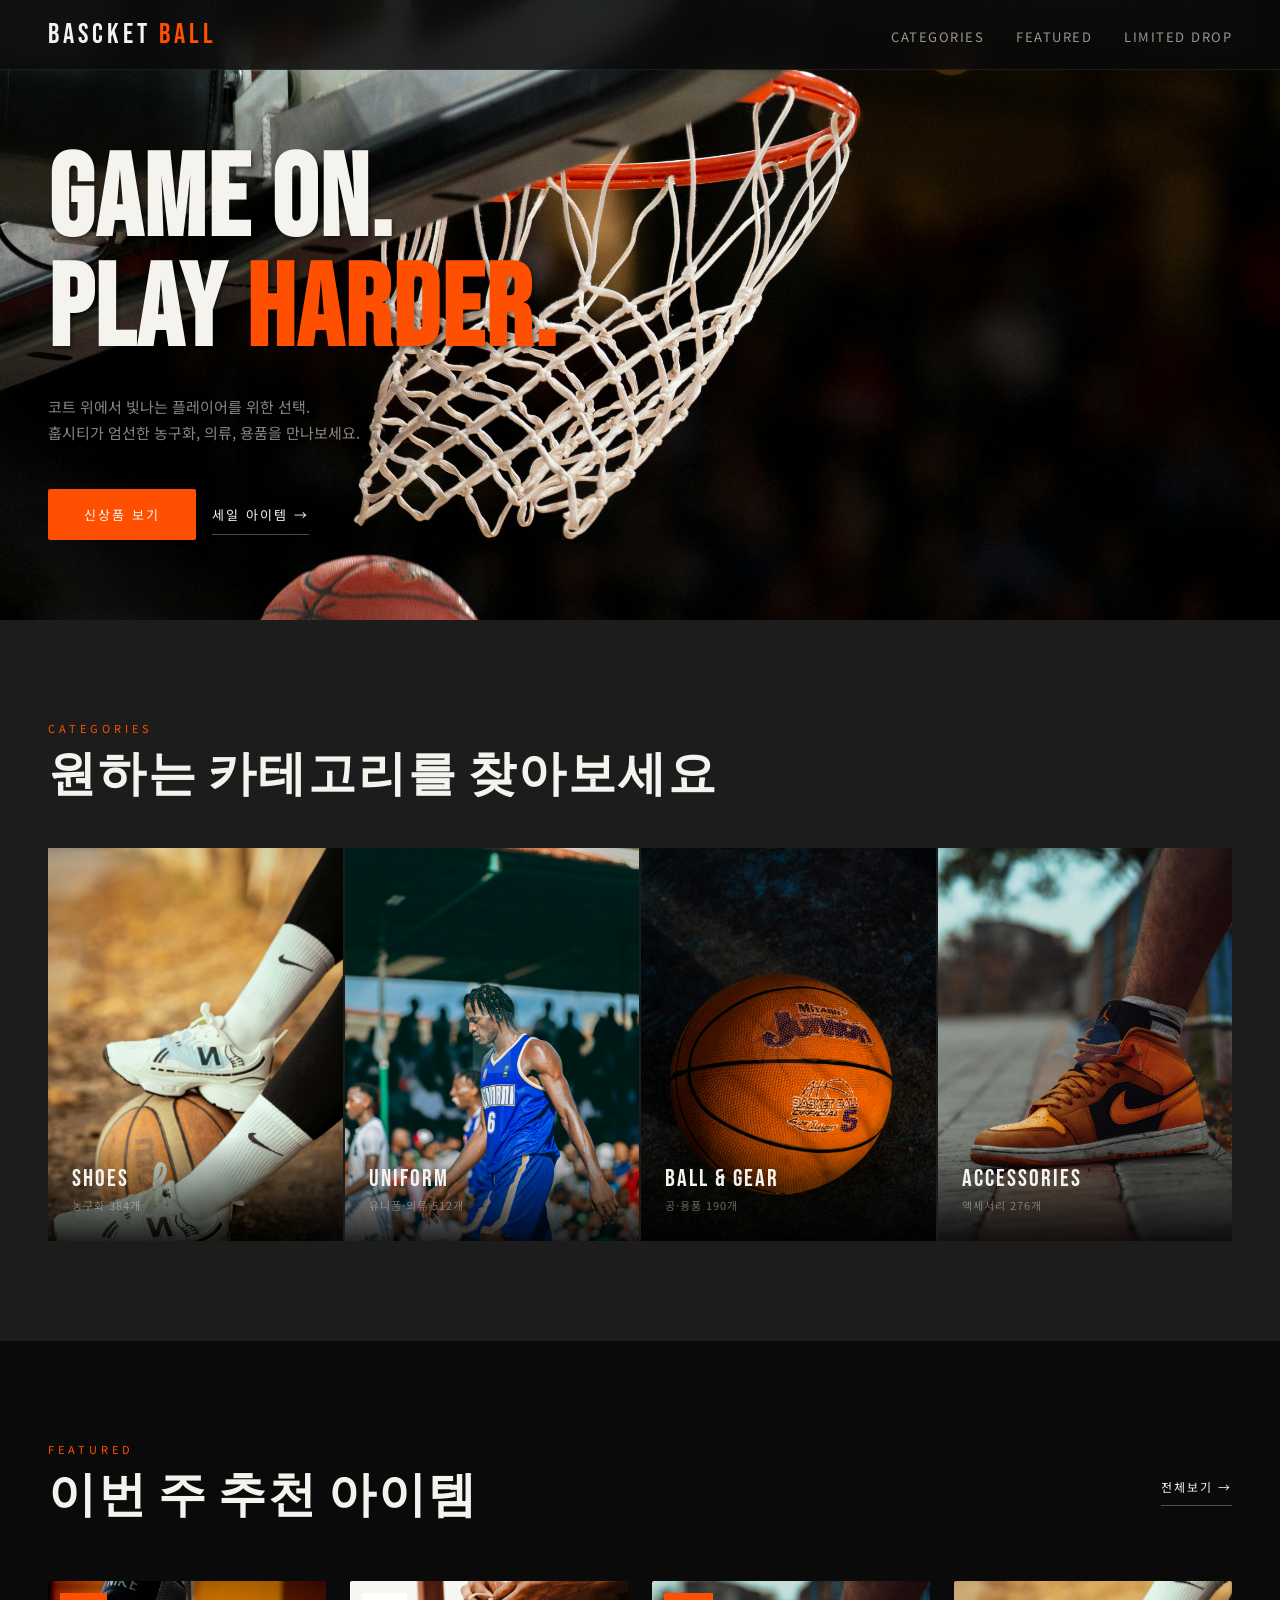
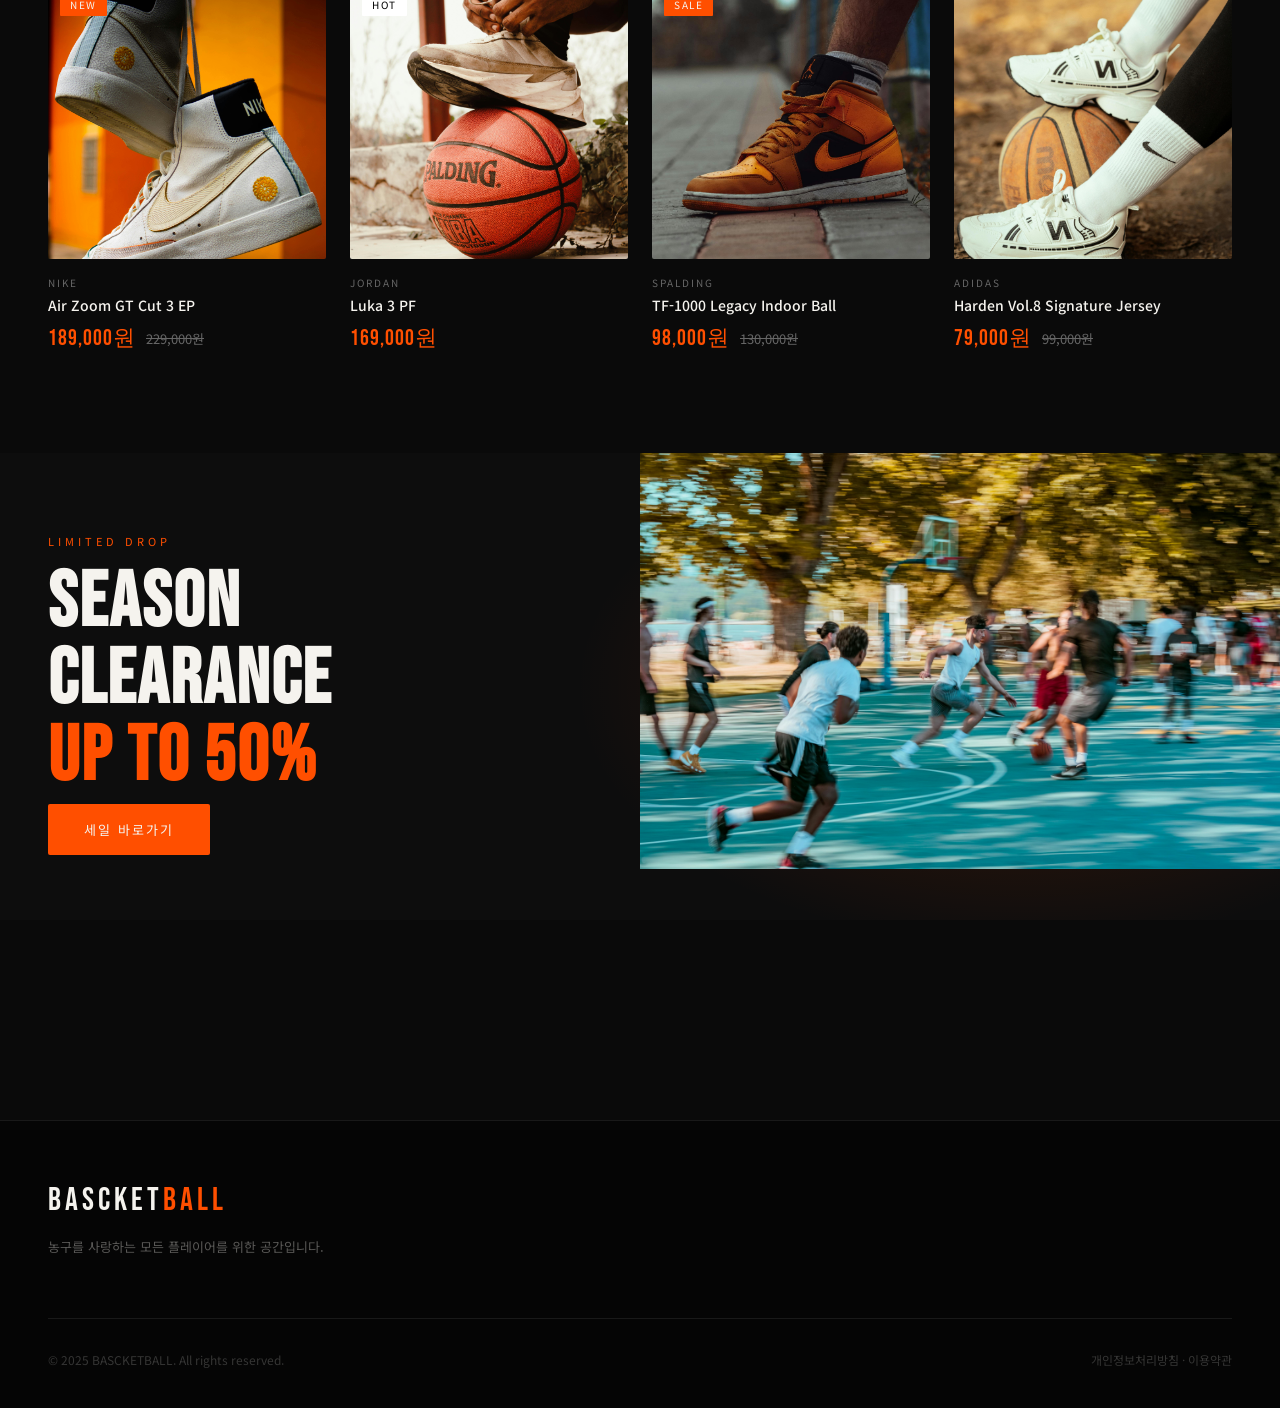
==== portfolio/bascketball/index.html @ 4707c66b "[portfolio] bascketball" ====
<!doctype html>
<html lang="ko">
  <head>
    <meta charset="UTF-8" />
    <meta name="viewport" content="width=device-width, initial-scale=1.0" />
    <title>BASCKETBALL</title>
    <link href="https://fonts.googleapis.com/css2?family=Bebas+Neue&family=Noto+Sans+KR:wght@300;400;500;700&display=swap" rel="stylesheet" />
    <link rel="stylesheet" href="css/style.css" />
  </head>
  <body>
    <!-- NAV -->
    <nav>
      <a href="#" class="nav-logo">BASCKET <span>BALL</span></a>
      <ul class="nav-links">
        <li><a href="#categories">Categories</a></li>
        <li><a href="#features">Featured</a></li>
        <li><a href="#limited">Limited Drop</a></li>
      </ul>
    </nav>

    <!-- HERO -->
    <section class="hero">
      <div class="hero-bg">
        <picture>
          <source media="(max-width: 900px)" srcset="img/hero_m.jpg" />
          <source media="(min-width: 901px)" srcset="img/hero.jpg" />
          <img src="img/hero.jpg" alt="Hero Background" />
        </picture>
      </div>
      <div class="hero-tag">New Season 2025</div>
      <div class="hero-content fade-in">
        <h1 class="hero-title">
          GAME ON.<br />
          PLAY <em>HARDER.</em>
        </h1>
        <p class="hero-desc">
          코트 위에서 빛나는 플레이어를 위한 선택.<br />
          훕시티가 엄선한 농구화, 의류, 용품을 만나보세요.
        </p>
        <div class="hero-ctas">
          <a href="#" class="btn-primary">신상품 보기</a>
          <a href="#" class="btn-ghost">세일 아이템 →</a>
        </div>
      </div>
    </section>

    <!-- CATEGORY -->
    <section id="categories" class="category-section">
      <div class="fade-in">
        <p class="section-label">Categories</p>
        <h2 class="section-title">원하는 카테고리를 찾아보세요</h2>
      </div>
      <div class="category-grid">
        <div class="cat-card fade-in">
          <div class="cat-bg"><img src="img/shoes1.jpg" alt="" /></div>
          <div class="cat-icon">👟</div>
          <div class="cat-arrow">↗</div>
          <div class="cat-info">
            <div class="cat-name">SHOES</div>
            <div class="cat-count">농구화 384개</div>
          </div>
        </div>
        <div class="cat-card fade-in">
          <div class="cat-bg"><img src="img/uniform.jpg" alt="" /></div>
          <div class="cat-icon">👕</div>
          <div class="cat-arrow">↗</div>
          <div class="cat-info">
            <div class="cat-name">UNIFORM</div>
            <div class="cat-count">유니폼·의류 512개</div>
          </div>
        </div>
        <div class="cat-card fade-in">
          <div class="cat-bg"><img src="img/ball.jpg" alt="" /></div>
          <div class="cat-icon">🏀</div>
          <div class="cat-arrow">↗</div>
          <div class="cat-info">
            <div class="cat-name">BALL & GEAR</div>
            <div class="cat-count">공·용품 190개</div>
          </div>
        </div>
        <div class="cat-card fade-in">
          <div class="cat-bg"><img src="img/shoes2.jpg" alt="" /></div>
          <div class="cat-icon">🧢</div>
          <div class="cat-arrow">↗</div>
          <div class="cat-info">
            <div class="cat-name">ACCESSORIES</div>
            <div class="cat-count">액세서리 276개</div>
          </div>
        </div>
      </div>
    </section>

    <!-- FEATURED PRODUCTS -->
    <section id="features">
      <div class="products-header fade-in">
        <div>
          <p class="section-label">Featured</p>
          <h2 class="section-title">이번 주 추천 아이템</h2>
        </div>
        <a href="#" class="btn-ghost" style="font-size:12px;">전체보기 →</a>
      </div>
      <div class="products-grid">
        <div class="product-card fade-in">
          <div class="product-thumb">
            <div class="product-thumb-inner"><img src="img/shoes3.jpg" alt="" /></div>
            <span class="product-badge">New</span>
          </div>
          <div class="product-brand">Nike</div>
          <div class="product-name">Air Zoom GT Cut 3 EP</div>
          <div class="product-price-row">
            <span class="price-sale">189,000원</span>
            <span class="price-original">229,000원</span>
          </div>
        </div>
        <div class="product-card fade-in">
          <div class="product-thumb" style="background:#1a1a2e;">
            <div class="product-thumb-inner"><img src="img/shoes4.jpg" alt="" /></div>
            <span class="product-badge" style="background:#fff;color:#000;">Hot</span>
          </div>
          <div class="product-brand">Jordan</div>
          <div class="product-name">Luka 3 PF</div>
          <div class="product-price-row">
            <span class="price-sale">169,000원</span>
          </div>
        </div>
        <div class="product-card fade-in">
          <div class="product-thumb" style="background:#0d1a0d;">
            <div class="product-thumb-inner"><img src="img/shoes2.jpg" alt="" /></div>
            <span class="product-badge">Sale</span>
          </div>
          <div class="product-brand">Spalding</div>
          <div class="product-name">TF-1000 Legacy Indoor Ball</div>
          <div class="product-price-row">
            <span class="price-sale">98,000원</span>
            <span class="price-original">130,000원</span>
          </div>
        </div>
        <div class="product-card fade-in">
          <div class="product-thumb" style="background:#1a0a00;">
            <div class="product-thumb-inner"><img src="img/shoes1.jpg" alt="" /></div>
          </div>
          <div class="product-brand">Adidas</div>
          <div class="product-name">Harden Vol.8 Signature Jersey</div>
          <div class="product-price-row">
            <span class="price-sale">79,000원</span>
            <span class="price-original">99,000원</span>
          </div>
        </div>
      </div>
    </section>

    <!-- MID BANNER -->
    <div id="limited" class="banner-section">
      <div class="banner-bg"></div>
      <div class="banner-lines">
        <picture>
          <source media="(max-width: 900px)" srcset="img/01.jpg" />
          <source media="(min-width: 901px)" srcset="img/02.jpg" />
          <img src="img/01.jpg" alt="" />
        </picture>
      </div>
      <div class="banner-content">
        <p class="banner-eyebrow">Limited Drop</p>
        <h2 class="banner-title">
          SEASON<br />
          CLEARANCE<br />
          <span style="color:var(--orange);">UP TO 50%</span>
        </h2>
        <!-- <p class="banner-desc">
          한정 수량 특가 세일.<br />
          재고 소진 시 종료되니 서두르세요.
        </p> -->
        <a href="#" class="btn-primary">세일 바로가기</a>
      </div>
    </div>

    <!-- BRANDS -->
    <div class="brands-section fade-in">
      <p class="brands-title">공식 취급 브랜드</p>
      <div class="brands-row">
        <span class="brand-item">NIKE</span>
        <span class="brand-item">JORDAN</span>
        <span class="brand-item">ADIDAS</span>
        <span class="brand-item">UNDER ARMOUR</span>
        <span class="brand-item">PEAK</span>
        <span class="brand-item">PUMA</span>
        <span class="brand-item">ANTA</span>
        <span class="brand-item">NEW BALANCE</span>
      </div>
    </div>

    <!-- FOOTER -->
    <footer>
      <div class="footer-top">
        <div>
          <div class="footer-brand">BASCKET<span>BALL</span></div>
          <p class="footer-desc">농구를 사랑하는 모든 플레이어를 위한 공간입니다.</p>
        </div>
      </div>
      <div class="footer-bottom">
        <span>© 2025 BASCKETBALL. All rights reserved.</span>
        <span>개인정보처리방침 · 이용약관</span>
      </div>
    </footer>

    <script>
      // Scroll fade-in
      const observer = new IntersectionObserver((entries) => {
        entries.forEach(el => {
          if (el.isIntersecting) {
            el.target.classList.add('visible');
          }
        });
      }, { threshold: 0.1 });

      document.querySelectorAll('.fade-in').forEach(el => observer.observe(el));

      // Nav scroll effect
      window.addEventListener('scroll', () => {
        const nav = document.querySelector('nav');
        nav.style.background = window.scrollY > 60
          ? 'rgba(10,10,10,0.97)'
          : 'rgba(10,10,10,0.85)';
      });
    </script>
  </body>
</html>
---- portfolio/bascketball/css/style.css ----
@charset "UTF-8";
*,
*::before,
*::after {
  -webkit-box-sizing: border-box;
          box-sizing: border-box;
  margin: 0;
  padding: 0;
}

:root {
  --black: #0a0a0a;
  --white: #f5f3ee;
  --orange: #ff4f00;
  --gray: #1c1c1c;
  --mid: #666;
  --border: rgba(255, 255, 255, 0.08);
  --container: 1200px;
}

html {
  scroll-behavior: smooth;
}

body {
  background: var(--black);
  color: var(--white);
  font-family: Pretendard, -apple-system, BlinkMacSystemFont, "Segoe UI", Roboto, "Noto Sans KR", Arial, sans-serif;
  font-weight: 400;
  overflow-x: hidden;
}

/* ── NAV ── */
nav {
  position: fixed;
  top: 0;
  left: 0;
  width: 100%;
  z-index: 100;
  display: -webkit-box;
  display: -ms-flexbox;
  display: flex;
  -webkit-box-align: center;
      -ms-flex-align: center;
          align-items: center;
  -webkit-box-pack: justify;
      -ms-flex-pack: justify;
          justify-content: space-between;
  padding: 18px 48px;
  background: rgba(10, 10, 10, 0.85);
  backdrop-filter: blur(12px);
  border-bottom: 1px solid var(--border);
}

.nav-logo {
  font-family: "Bebas Neue", sans-serif;
  font-size: 28px;
  letter-spacing: 4px;
  color: var(--white);
  text-decoration: none;
}
.nav-logo span {
  color: var(--orange);
}
.nav-links {
  display: -webkit-box;
  display: -ms-flexbox;
  display: flex;
  gap: 32px;
  list-style: none;
}
.nav-links a {
  color: rgba(245, 243, 238, 0.6);
  text-decoration: none;
  font-size: 13px;
  letter-spacing: 1.5px;
  text-transform: uppercase;
  -webkit-transition: color 0.2s;
  transition: color 0.2s;
}
.nav-links a:hover {
  color: var(--white);
}
.nav-actions {
  display: -webkit-box;
  display: -ms-flexbox;
  display: flex;
  gap: 20px;
  -webkit-box-align: center;
      -ms-flex-align: center;
          align-items: center;
}
.nav-actions a {
  color: rgba(245, 243, 238, 0.6);
  text-decoration: none;
  font-size: 13px;
  letter-spacing: 1px;
  -webkit-transition: color 0.2s;
  transition: color 0.2s;
}
.nav-actions a:hover {
  color: var(--white);
}

.btn-cart {
  background: var(--orange);
  color: var(--white) !important;
  padding: 8px 18px;
  font-size: 12px !important;
  letter-spacing: 1.5px;
  text-transform: uppercase;
  border-radius: 2px;
}

/* ── HERO ── */
.hero {
  display: -webkit-box;
  display: -ms-flexbox;
  display: flex;
  -webkit-box-orient: vertical;
  -webkit-box-direction: normal;
      -ms-flex-direction: column;
          flex-direction: column;
  -webkit-box-pack: end;
      -ms-flex-pack: end;
          justify-content: flex-end;
  padding: 0 48px 80px;
  position: relative;
  overflow: hidden;
  aspect-ratio: 5/2;
  min-height: 620px;
}
.hero-bg {
  position: absolute;
  inset: 0;
  background: radial-gradient(ellipse 60% 60% at 70% 40%, rgba(255, 79, 0, 0.18) 0%, transparent 60%), linear-gradient(160deg, #0a0a0a 0%, #111 40%, #0a0a0a 100%);
  z-index: 0;
}
.hero-bg img {
  max-width: 100%;
  -o-object-fit: cover;
     object-fit: cover;
}
.hero-tag {
  position: absolute;
  top: 140px;
  right: 48px;
  font-size: 11px;
  letter-spacing: 3px;
  text-transform: uppercase;
  color: var(--orange);
  -webkit-writing-mode: vertical-rl;
      -ms-writing-mode: tb-rl;
          writing-mode: vertical-rl;
  z-index: 1;
}
.hero-number {
  position: absolute;
  top: 100px;
  left: 48px;
  font-family: "Bebas Neue", sans-serif;
  font-size: 240px;
  line-height: 1;
  color: rgba(255, 255, 255, 0.03);
  -webkit-user-select: none;
     -moz-user-select: none;
      -ms-user-select: none;
          user-select: none;
  z-index: 0;
  pointer-events: none;
}
.hero-content {
  position: relative;
  z-index: 1;
  max-width: 700px;
}
.hero-eyebrow {
  font-size: 12px;
  letter-spacing: 2px;
  text-transform: uppercase;
  color: var(--orange);
  margin-bottom: 20px;
}
.hero-title {
  font-family: "Bebas Neue", sans-serif;
  font-size: clamp(64px, 9vw, 120px);
  line-height: 0.95;
  letter-spacing: 2px;
  margin-bottom: 28px;
  text-shadow: 2px 2px 4px rgba(0, 0, 0, 0.5);
}
.hero-title em {
  color: var(--orange);
  font-style: normal;
}
.hero-desc {
  font-size: 15px;
  line-height: 1.7;
  color: rgba(245, 243, 238, 0.55);
  max-width: 420px;
  margin-bottom: 44px;
  text-shadow: 2px 2px 4px rgba(0, 0, 0, 0.5);
}
.hero-ctas {
  display: -webkit-box;
  display: -ms-flexbox;
  display: flex;
  gap: 16px;
  -webkit-box-align: center;
      -ms-flex-align: center;
          align-items: center;
}

.btn-primary {
  background: var(--orange);
  color: var(--white);
  padding: 16px 36px;
  font-size: 13px;
  letter-spacing: 2px;
  text-transform: uppercase;
  text-decoration: none;
  border-radius: 2px;
  -webkit-transition: -webkit-transform 0.2s, -webkit-box-shadow 0.2s;
  transition: -webkit-transform 0.2s, -webkit-box-shadow 0.2s;
  transition: transform 0.2s, box-shadow 0.2s;
  transition: transform 0.2s, box-shadow 0.2s, -webkit-transform 0.2s, -webkit-box-shadow 0.2s;
}
.btn-primary:hover {
  -webkit-transform: translateY(-2px);
          transform: translateY(-2px);
  -webkit-box-shadow: 0 12px 40px rgba(255, 79, 0, 0.35);
          box-shadow: 0 12px 40px rgba(255, 79, 0, 0.35);
}

.btn-ghost {
  color: var(--white);
  font-size: 13px;
  letter-spacing: 2px;
  text-transform: uppercase;
  text-decoration: none;
  padding: 10px 0;
  border-bottom: 1px solid rgba(245, 243, 238, 0.3);
  -webkit-transition: border-color 0.2s, color 0.2s;
  transition: border-color 0.2s, color 0.2s;
}
.btn-ghost:hover {
  border-color: var(--white);
}

/* ── TICKER ── */
.ticker {
  background: var(--orange);
  padding: 12px 0;
  overflow: hidden;
  white-space: nowrap;
}
.ticker-inner {
  display: inline-block;
  -webkit-animation: ticker 22s linear infinite;
          animation: ticker 22s linear infinite;
  font-family: "Bebas Neue", sans-serif;
  font-size: 15px;
  letter-spacing: 4px;
  color: var(--white);
}
.ticker-inner span {
  margin: 0 48px;
  opacity: 0.7;
}

@-webkit-keyframes ticker {
  from {
    -webkit-transform: translateX(0);
            transform: translateX(0);
  }
  to {
    -webkit-transform: translateX(-50%);
            transform: translateX(-50%);
  }
}

@keyframes ticker {
  from {
    -webkit-transform: translateX(0);
            transform: translateX(0);
  }
  to {
    -webkit-transform: translateX(-50%);
            transform: translateX(-50%);
  }
}
/* ── SECTION COMMON ── */
section {
  padding: 100px 48px;
}

.section-label {
  font-size: 11px;
  letter-spacing: 4px;
  text-transform: uppercase;
  color: var(--orange);
  margin-bottom: 16px;
}
.section-title {
  font-family: "Bebas Neue", sans-serif;
  font-size: clamp(24px, 5vw, 48px);
  letter-spacing: 2px;
  line-height: 1;
  margin-bottom: 12px;
}
.section-sub {
  font-size: 14px;
  color: rgba(245, 243, 238, 0.45);
  line-height: 1.6;
}

/* ── CATEGORY ── */
.category-section {
  background: var(--gray);
}

.category-grid {
  display: grid;
  grid-template-columns: repeat(4, 1fr);
  gap: 2px;
  margin-top: 48px;
}

.cat-card {
  position: relative;
  overflow: hidden;
  aspect-ratio: 3/4;
  background: #111;
  cursor: pointer;
}

.cat-bg {
  position: absolute;
  inset: 0;
  -webkit-transition: -webkit-transform 0.5s ease;
  transition: -webkit-transform 0.5s ease;
  transition: transform 0.5s ease;
  transition: transform 0.5s ease, -webkit-transform 0.5s ease;
}
.cat-bg img {
  max-width: 100%;
  -o-object-fit: cover;
     object-fit: cover;
}

.cat-card:hover .cat-bg {
  -webkit-transform: scale(1.06);
          transform: scale(1.06);
}

.cat-card:nth-child(1) .cat-bg {
  background: linear-gradient(160deg, #1a1a2e, #16213e);
}

.cat-card:nth-child(2) .cat-bg {
  background: linear-gradient(160deg, #1a0a00, #2d1400);
}

.cat-card:nth-child(3) .cat-bg {
  background: linear-gradient(160deg, #0d1a0d, #0a1f0a);
}

.cat-card:nth-child(4) .cat-bg {
  background: linear-gradient(160deg, #1a1a1a, #2a2a2a);
}

.cat-icon {
  position: absolute;
  top: 50%;
  left: 50%;
  -webkit-transform: translate(-50%, -60%);
          transform: translate(-50%, -60%);
  font-size: 64px;
  opacity: 0.15;
  -webkit-transition: opacity 0.3s;
  transition: opacity 0.3s;
}

.cat-card:hover .cat-icon {
  opacity: 0.25;
}

.cat-info {
  position: absolute;
  bottom: 0;
  left: 0;
  right: 0;
  padding: 28px 24px;
  background: -webkit-gradient(linear, left bottom, left top, from(rgba(0, 0, 0, 0.85)), to(transparent));
  background: linear-gradient(to top, rgba(0, 0, 0, 0.85) 0%, transparent 100%);
}

.cat-name {
  font-family: "Bebas Neue", sans-serif;
  font-size: 24px;
  letter-spacing: 2px;
  margin-bottom: 4px;
}

.cat-count {
  font-size: 11px;
  color: rgba(245, 243, 238, 0.4);
  letter-spacing: 1px;
}

.cat-arrow {
  position: absolute;
  top: 24px;
  right: 24px;
  width: 32px;
  height: 32px;
  border: 1px solid rgba(255, 255, 255, 0.2);
  border-radius: 50%;
  display: -webkit-box;
  display: -ms-flexbox;
  display: flex;
  -webkit-box-align: center;
      -ms-flex-align: center;
          align-items: center;
  -webkit-box-pack: center;
      -ms-flex-pack: center;
          justify-content: center;
  font-size: 14px;
  opacity: 0;
  -webkit-transition: opacity 0.3s, border-color 0.3s;
  transition: opacity 0.3s, border-color 0.3s;
}

.cat-card:hover .cat-arrow {
  opacity: 1;
  border-color: var(--orange);
}

/* ── FEATURED PRODUCTS ── */
.products-header {
  display: -webkit-box;
  display: -ms-flexbox;
  display: flex;
  -webkit-box-align: center;
      -ms-flex-align: center;
          align-items: center;
  -webkit-box-pack: justify;
      -ms-flex-pack: justify;
          justify-content: space-between;
  margin-bottom: 48px;
}

.products-grid {
  display: grid;
  grid-template-columns: repeat(4, 1fr);
  gap: 24px;
}

.product-card {
  cursor: pointer;
}

.product-thumb {
  aspect-ratio: 1/1;
  background: var(--gray);
  position: relative;
  overflow: hidden;
  margin-bottom: 16px;
  border-radius: 2px;
}

.product-thumb-inner {
  position: absolute;
  inset: 0;
  display: -webkit-box;
  display: -ms-flexbox;
  display: flex;
  -webkit-box-align: center;
      -ms-flex-align: center;
          align-items: center;
  -webkit-box-pack: center;
      -ms-flex-pack: center;
          justify-content: center;
  font-size: 72px;
  -webkit-transition: -webkit-transform 0.4s ease;
  transition: -webkit-transform 0.4s ease;
  transition: transform 0.4s ease;
  transition: transform 0.4s ease, -webkit-transform 0.4s ease;
}
.product-thumb-inner img {
  max-width: 100%;
  -o-object-fit: cover;
     object-fit: cover;
}

.product-card:hover .product-thumb-inner {
  -webkit-transform: scale(1.1) rotate(-3deg);
          transform: scale(1.1) rotate(-3deg);
}

.product-badge {
  position: absolute;
  top: 12px;
  left: 12px;
  background: var(--orange);
  color: var(--white);
  font-size: 10px;
  letter-spacing: 1.5px;
  text-transform: uppercase;
  padding: 4px 10px;
  border-radius: 1px;
}

.product-brand {
  font-size: 10px;
  letter-spacing: 2px;
  text-transform: uppercase;
  color: var(--mid);
  margin-bottom: 6px;
}

.product-name {
  font-size: 14px;
  font-weight: 500;
  color: var(--white);
  margin-bottom: 8px;
  line-height: 1.4;
}

.product-price-row {
  display: -webkit-box;
  display: -ms-flexbox;
  display: flex;
  -webkit-box-align: center;
      -ms-flex-align: center;
          align-items: center;
  gap: 10px;
}

.price-sale {
  font-family: "Bebas Neue", sans-serif;
  font-size: 22px;
  letter-spacing: 1px;
  color: var(--orange);
}

.price-original {
  font-size: 13px;
  color: var(--mid);
  text-decoration: line-through;
}

/* ── BANNER ── */
.banner-section {
  padding: 0;
  position: relative;
  min-height: 420px;
  display: -webkit-box;
  display: -ms-flexbox;
  display: flex;
  -webkit-box-align: center;
      -ms-flex-align: center;
          align-items: center;
  overflow: hidden;
  background: #0d0d0d;
}

.banner-bg {
  position: absolute;
  inset: 0;
  background: radial-gradient(ellipse 50% 80% at 80% 50%, rgba(255, 79, 0, 0.2) 0%, transparent 70%);
}

.banner-lines {
  position: absolute;
  right: 0;
  top: 0;
  bottom: 0;
  width: 50%;
  display: -webkit-box;
  display: -ms-flexbox;
  display: flex;
  -webkit-box-align: center;
      -ms-flex-align: center;
          align-items: center;
  -webkit-box-pack: center;
      -ms-flex-pack: center;
          justify-content: center;
  font-family: "Bebas Neue", sans-serif;
  font-size: 200px;
  color: rgba(255, 255, 255, 0.03);
  letter-spacing: -10px;
  -webkit-user-select: none;
     -moz-user-select: none;
      -ms-user-select: none;
          user-select: none;
}
.banner-lines img {
  width: 100%;
  -o-object-fit: cover;
     object-fit: cover;
}

.banner-content {
  position: relative;
  z-index: 1;
  padding: 80px 48px;
}

.banner-eyebrow {
  font-size: 11px;
  letter-spacing: 4px;
  text-transform: uppercase;
  color: var(--orange);
  margin-bottom: 16px;
}

.banner-title {
  font-family: "Bebas Neue", sans-serif;
  font-size: clamp(48px, 6vw, 80px);
  line-height: 1;
  letter-spacing: 2px;
  margin-bottom: 20px;
}

.banner-desc {
  font-size: 14px;
  color: rgba(245, 243, 238, 0.5);
  max-width: 380px;
  line-height: 1.7;
  margin-bottom: 36px;
}

/* ── BRAND LOGOS ── */
.brands-section {
  background: var(--gray);
  padding: 60px 48px;
}

.brands-title {
  font-size: 11px;
  letter-spacing: 4px;
  text-transform: uppercase;
  color: var(--mid);
  text-align: center;
  margin-bottom: 40px;
}

.brands-row {
  display: -webkit-box;
  display: -ms-flexbox;
  display: flex;
  -webkit-box-align: center;
      -ms-flex-align: center;
          align-items: center;
  -webkit-box-pack: justify;
      -ms-flex-pack: justify;
          justify-content: space-between;
  gap: 40px;
}

.brand-item {
  font-family: "Bebas Neue", sans-serif;
  font-size: 20px;
  letter-spacing: 3px;
  color: rgba(245, 243, 238, 0.2);
  -webkit-transition: color 0.3s;
  transition: color 0.3s;
  cursor: default;
}

.brand-item:hover {
  color: rgba(245, 243, 238, 0.7);
}

/* ── NOTICE / NEWS ── */
.notice-section {
  border-top: 1px solid var(--border);
}

.notice-grid {
  display: grid;
  grid-template-columns: 1fr 1fr;
  gap: 80px;
  margin-top: 60px;
}

.notice-list {
  list-style: none;
}

.notice-item {
  display: -webkit-box;
  display: -ms-flexbox;
  display: flex;
  -webkit-box-pack: justify;
      -ms-flex-pack: justify;
          justify-content: space-between;
  -webkit-box-align: center;
      -ms-flex-align: center;
          align-items: center;
  padding: 18px 0;
  border-bottom: 1px solid var(--border);
  cursor: pointer;
  -webkit-transition: padding-left 0.2s;
  transition: padding-left 0.2s;
}

.notice-item:hover {
  padding-left: 8px;
}

.notice-item-title {
  font-size: 14px;
  color: rgba(245, 243, 238, 0.7);
  letter-spacing: 0.3px;
}

.notice-item-date {
  font-size: 11px;
  color: var(--mid);
  letter-spacing: 1px;
  -ms-flex-negative: 0;
      flex-shrink: 0;
  margin-left: 20px;
}

/* ── FOOTER ── */
footer {
  background: #050505;
  padding: 60px 48px 40px;
  border-top: 1px solid var(--border);
}

.footer-top {
  display: grid;
  grid-template-columns: 2fr 1fr 1fr 1fr;
  gap: 60px;
  margin-bottom: 60px;
}

.footer-brand {
  font-family: "Bebas Neue", sans-serif;
  font-size: 32px;
  letter-spacing: 4px;
  margin-bottom: 16px;
}

.footer-brand span {
  color: var(--orange);
}

.footer-desc {
  font-size: 13px;
  color: rgba(245, 243, 238, 0.35);
  line-height: 1.7;
  max-width: 280px;
}

.footer-col-title {
  font-size: 11px;
  letter-spacing: 3px;
  text-transform: uppercase;
  color: rgba(245, 243, 238, 0.4);
  margin-bottom: 20px;
}

.footer-links {
  list-style: none;
}

.footer-links li {
  margin-bottom: 12px;
}

.footer-links a {
  font-size: 13px;
  color: rgba(245, 243, 238, 0.45);
  text-decoration: none;
  -webkit-transition: color 0.2s;
  transition: color 0.2s;
}

.footer-links a:hover {
  color: var(--white);
}

.footer-bottom {
  display: -webkit-box;
  display: -ms-flexbox;
  display: flex;
  -webkit-box-pack: justify;
      -ms-flex-pack: justify;
          justify-content: space-between;
  -webkit-box-align: center;
      -ms-flex-align: center;
          align-items: center;
  padding-top: 32px;
  border-top: 1px solid var(--border);
  font-size: 12px;
  color: rgba(245, 243, 238, 0.2);
}

/* ── SCROLL FADE ── */
.fade-in {
  opacity: 0;
  -webkit-transform: translateY(32px);
          transform: translateY(32px);
  -webkit-transition: opacity 0.7s ease, -webkit-transform 0.7s ease;
  transition: opacity 0.7s ease, -webkit-transform 0.7s ease;
  transition: opacity 0.7s ease, transform 0.7s ease;
  transition: opacity 0.7s ease, transform 0.7s ease, -webkit-transform 0.7s ease;
}

.fade-in.visible {
  opacity: 1;
  -webkit-transform: translateY(0);
          transform: translateY(0);
}

/* ── RESPONSIVE ── */
@media (max-width: 900px) {
  nav {
    padding: 16px 12px;
  }
  .nav-logo {
    font-size: 20px;
  }
  .nav-links {
    gap: 4px;
  }
  .nav-links a {
    font-size: 10px;
    letter-spacing: 0;
  }
  .hero {
    min-height: 100vh;
    padding: 0 24px 60px;
    aspect-ratio: initial;
  }
  .hero img {
    height: 100%;
    -o-object-fit: cover;
       object-fit: cover;
  }
  .hero-number {
    font-size: 120px;
  }
  section {
    padding: 60px 24px;
  }
  .category-grid {
    grid-template-columns: repeat(2, 1fr);
  }
  .products-grid {
    grid-template-columns: repeat(2, 1fr);
  }
  .notice-grid {
    grid-template-columns: 1fr;
    gap: 40px;
  }
  .footer-top {
    grid-template-columns: 1fr 1fr;
    gap: 40px;
  }
  .brands-row {
    -ms-flex-wrap: wrap;
        flex-wrap: wrap;
    gap: 24px;
    -webkit-box-pack: center;
        -ms-flex-pack: center;
            justify-content: center;
  }
}
@media (max-width: 560px) {
  .category-grid {
    grid-template-columns: 1fr 1fr;
    gap: 1px;
  }
  .products-grid {
    grid-template-columns: 1fr 1fr;
    gap: 16px;
  }
  .footer-top {
    grid-template-columns: 1fr;
  }
  .hero-title {
    font-size: 56px;
  }
  .banner-content {
    padding: 40px 24px;
  }
}
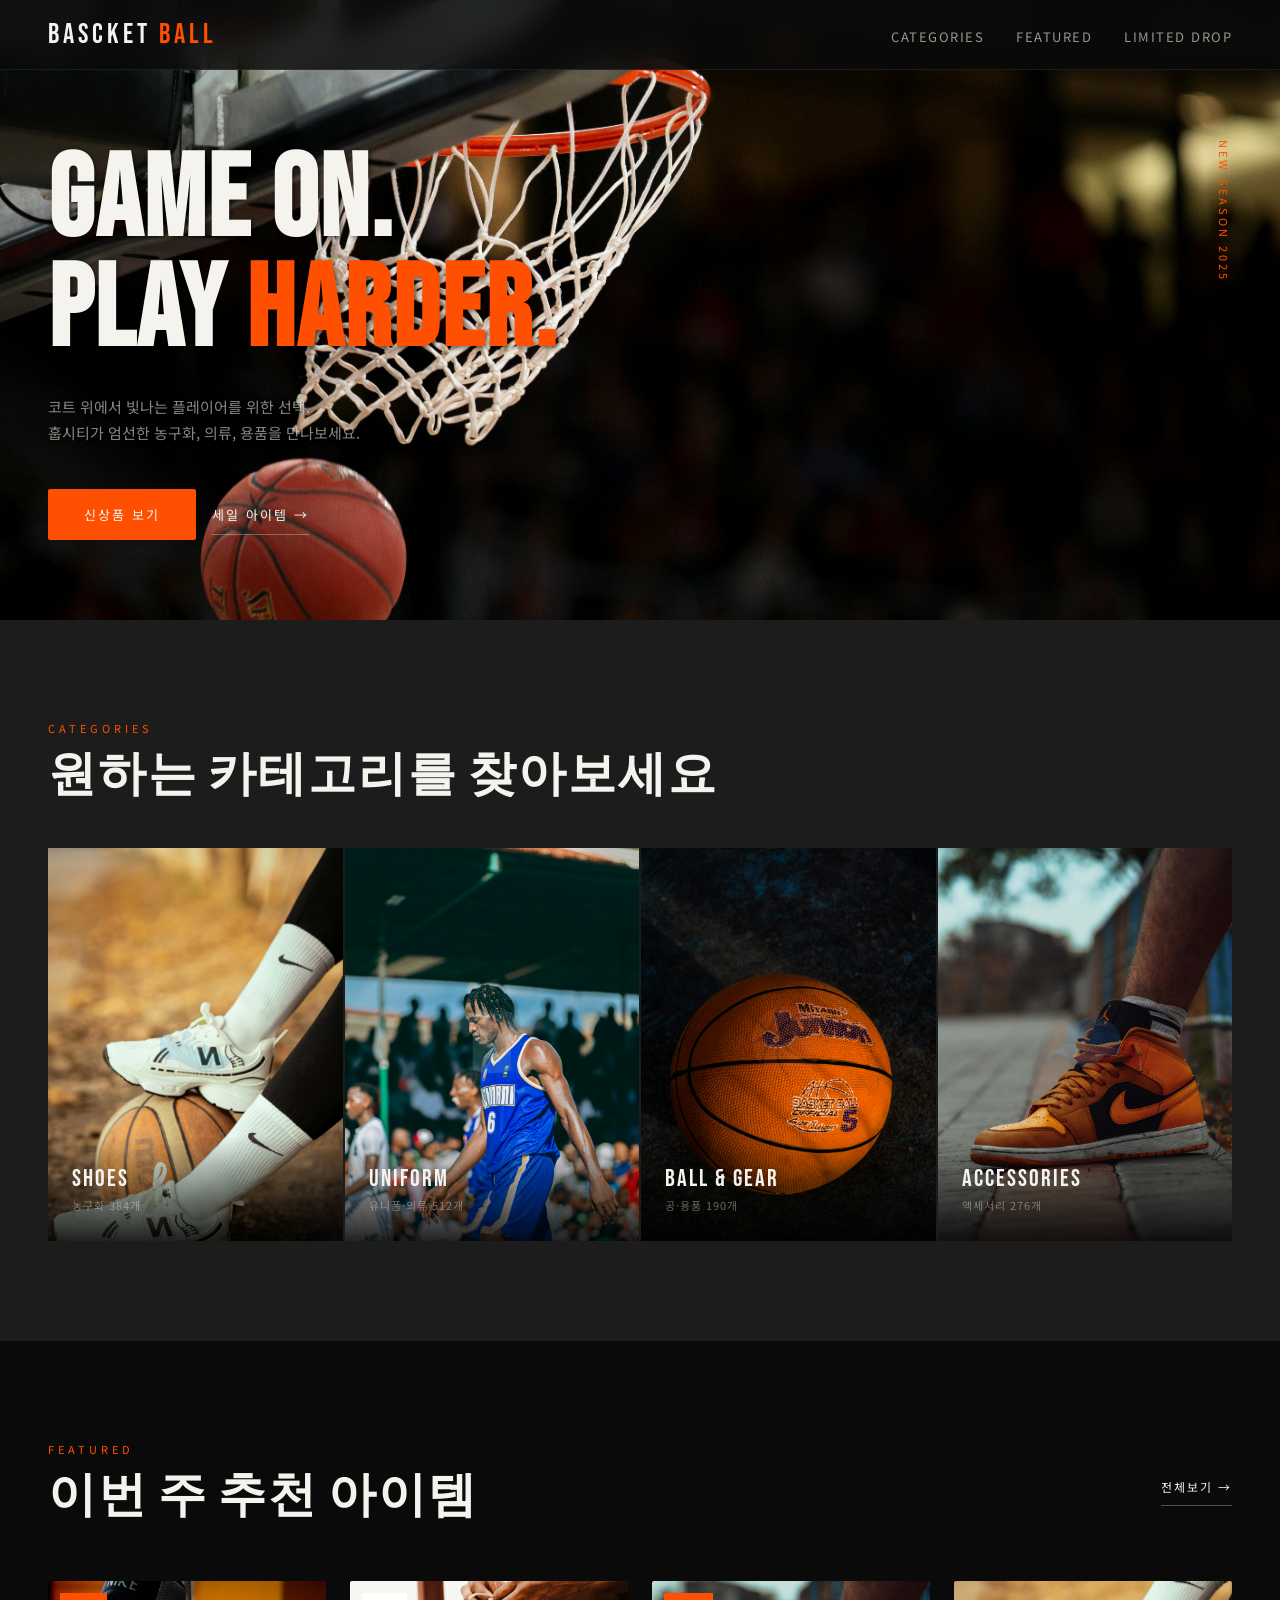
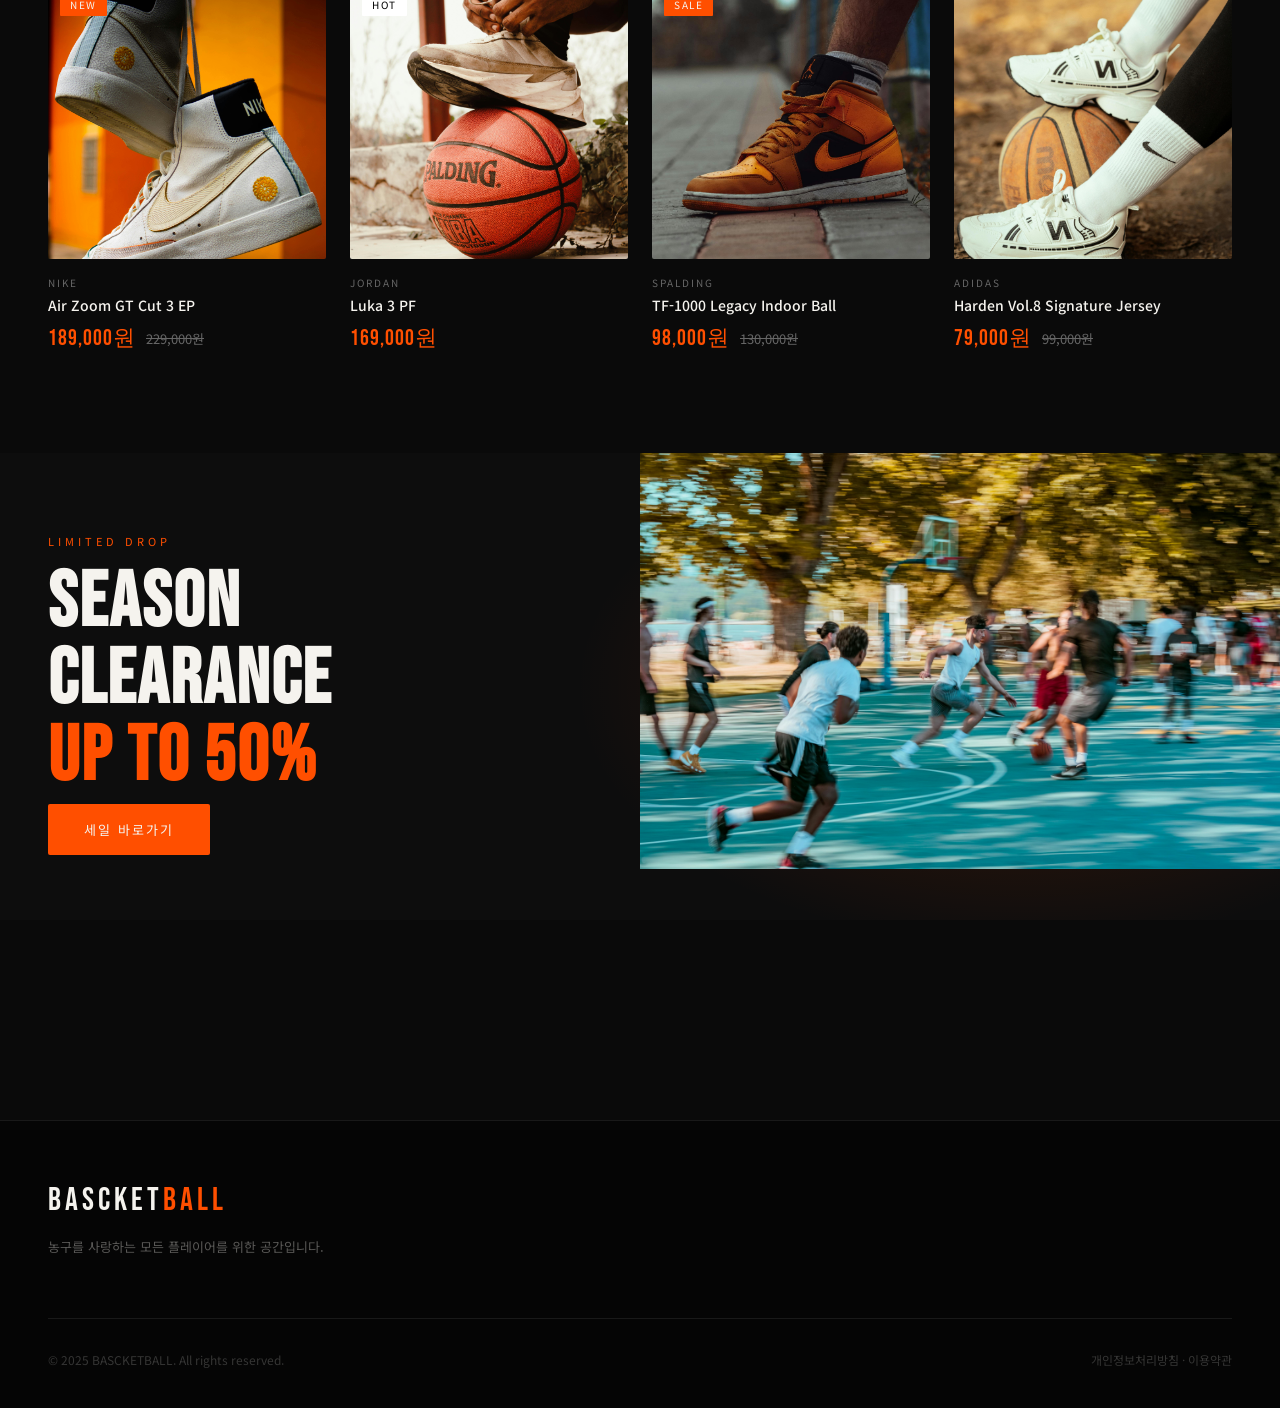
==== commit 7755e6b2: "[portfolio] flowmatrics / cafevillage / simplecafe" ====
--- a/portfolio/bascketball/index.html
+++ b/portfolio/bascketball/index.html
@@ -5,11 +5,11 @@
     <meta name="viewport" content="width=device-width, initial-scale=1.0" />
     <title>BASCKETBALL</title>
     <link href="https://fonts.googleapis.com/css2?family=Bebas+Neue&family=Noto+Sans+KR:wght@300;400;500;700&display=swap" rel="stylesheet" />
-    <link rel="stylesheet" href="css/style.css" />
+    <link rel="stylesheet" href="css/style.min.css" />
   </head>
   <body>
     <!-- NAV -->
-    <nav>
+    <nav class="nav">
       <a href="#" class="nav-logo">BASCKET <span>BALL</span></a>
       <ul class="nav-links">
         <li><a href="#categories">Categories</a></li>
--- a/portfolio/bascketball/css/style.min.css
+++ b/portfolio/bascketball/css/style.min.css
@@ -0,0 +1 @@
+*,*::before,*::after{-webkit-box-sizing:border-box;box-sizing:border-box;margin:0;padding:0}:root{--black: #0a0a0a;--white: #f5f3ee;--orange: #ff4f00;--gray: #1c1c1c;--mid: #666;--border: rgba(255, 255, 255, 0.08);--container: 1200px}html{scroll-behavior:smooth}body{background:var(--black);color:var(--white);font-family:Pretendard,-apple-system,BlinkMacSystemFont,"Segoe UI",Roboto,"Noto Sans KR",Arial,sans-serif;font-weight:400;overflow-x:hidden}.sr-only{position:absolute;overflow:hidden;clip:rect(0 0 0 0);clip-path:inset(50%);margin:0;padding:0;width:1px;height:1px;white-space:nowrap;border:0}.sr-only-focusable:focus,.sr-only-focusable:focus-within{position:static;width:auto;height:auto;overflow:visible;clip:auto;clip-path:none;white-space:normal}ul,ol,li{list-style:none outside}.nav{position:fixed;top:0;left:0;width:100%;z-index:100;display:-webkit-box;display:-ms-flexbox;display:flex;-webkit-box-align:center;-ms-flex-align:center;align-items:center;-webkit-box-pack:justify;-ms-flex-pack:justify;justify-content:space-between;padding:18px 48px;background:rgba(10,10,10,.85);backdrop-filter:blur(12px);border-bottom:1px solid var(--border)}.nav-logo{font-family:"Bebas Neue",sans-serif;font-size:28px;letter-spacing:4px;color:var(--white);text-decoration:none}.nav-logo span{color:var(--orange)}.nav-links{display:-webkit-box;display:-ms-flexbox;display:flex;gap:32px;list-style:none}.nav-links a{color:rgba(245,243,238,.6);text-decoration:none;font-size:13px;letter-spacing:1.5px;text-transform:uppercase;-webkit-transition:color .2s;transition:color .2s}.nav-links a:hover{color:var(--white)}.nav-actions{display:-webkit-box;display:-ms-flexbox;display:flex;gap:20px;-webkit-box-align:center;-ms-flex-align:center;align-items:center}.nav-actions a{color:rgba(245,243,238,.6);text-decoration:none;font-size:13px;letter-spacing:1px;-webkit-transition:color .2s;transition:color .2s}.nav-actions a:hover{color:var(--white)}.btn-cart{background:var(--orange);color:var(--white) !important;padding:8px 18px;font-size:12px !important;letter-spacing:1.5px;text-transform:uppercase;border-radius:2px}.hero{display:-webkit-box;display:-ms-flexbox;display:flex;-webkit-box-orient:vertical;-webkit-box-direction:normal;-ms-flex-direction:column;flex-direction:column;-webkit-box-pack:end;-ms-flex-pack:end;justify-content:flex-end;padding:0 48px 80px;position:relative;overflow:hidden;aspect-ratio:5/2;min-height:620px}.hero-bg{position:absolute;inset:0;background:radial-gradient(ellipse 60% 60% at 70% 40%, rgba(255, 79, 0, 0.18) 0%, transparent 60%),linear-gradient(160deg, #0a0a0a 0%, #111 40%, #0a0a0a 100%);z-index:0}.hero-bg img{max-width:100%;-o-object-fit:cover;object-fit:cover}.hero-tag{position:absolute;top:140px;right:48px;font-size:11px;letter-spacing:3px;text-transform:uppercase;color:var(--orange);-webkit-writing-mode:vertical-rl;-ms-writing-mode:tb-rl;writing-mode:vertical-rl;z-index:1}.hero-number{position:absolute;top:100px;left:48px;font-family:"Bebas Neue",sans-serif;font-size:240px;line-height:1;color:hsla(0,0%,100%,.03);-webkit-user-select:none;-moz-user-select:none;-ms-user-select:none;user-select:none;z-index:0;pointer-events:none}.hero-content{position:relative;z-index:1;max-width:700px}.hero-eyebrow{font-size:12px;letter-spacing:2px;text-transform:uppercase;color:var(--orange);margin-bottom:20px}.hero-title{font-family:"Bebas Neue",sans-serif;font-size:clamp(64px,9vw,120px);line-height:.95;letter-spacing:2px;margin-bottom:28px;text-shadow:2px 2px 4px rgba(0,0,0,.5)}.hero-title em{color:var(--orange);font-style:normal}.hero-desc{font-size:15px;line-height:1.7;color:rgba(245,243,238,.55);max-width:420px;margin-bottom:44px;text-shadow:2px 2px 4px rgba(0,0,0,.5)}.hero-ctas{display:-webkit-box;display:-ms-flexbox;display:flex;gap:16px;-webkit-box-align:center;-ms-flex-align:center;align-items:center}.btn-primary{background:var(--orange);color:var(--white);padding:16px 36px;font-size:13px;letter-spacing:2px;text-transform:uppercase;text-decoration:none;border-radius:2px;-webkit-transition:-webkit-transform .2s,-webkit-box-shadow .2s;transition:-webkit-transform .2s,-webkit-box-shadow .2s;transition:transform .2s,box-shadow .2s;transition:transform .2s,box-shadow .2s,-webkit-transform .2s,-webkit-box-shadow .2s}.btn-primary:hover{-webkit-transform:translateY(-2px);transform:translateY(-2px);-webkit-box-shadow:0 12px 40px rgba(255,79,0,.35);box-shadow:0 12px 40px rgba(255,79,0,.35)}.btn-ghost{color:var(--white);font-size:13px;letter-spacing:2px;text-transform:uppercase;text-decoration:none;padding:10px 0;border-bottom:1px solid rgba(245,243,238,.3);-webkit-transition:border-color .2s,color .2s;transition:border-color .2s,color .2s}.btn-ghost:hover{border-color:var(--white)}.ticker{background:var(--orange);padding:12px 0;overflow:hidden;white-space:nowrap}.ticker-inner{display:inline-block;-webkit-animation:ticker 22s linear infinite;animation:ticker 22s linear infinite;font-family:"Bebas Neue",sans-serif;font-size:15px;letter-spacing:4px;color:var(--white)}.ticker-inner span{margin:0 48px;opacity:.7}@-webkit-keyframes ticker{from{-webkit-transform:translateX(0);transform:translateX(0)}to{-webkit-transform:translateX(-50%);transform:translateX(-50%)}}@keyframes ticker{from{-webkit-transform:translateX(0);transform:translateX(0)}to{-webkit-transform:translateX(-50%);transform:translateX(-50%)}}section{width:100%;margin:0 auto;padding:100px 48px}.section-label{font-size:11px;letter-spacing:4px;text-transform:uppercase;color:var(--orange);margin-bottom:16px}.section-title{font-family:"Bebas Neue",sans-serif;font-size:clamp(24px,5vw,48px);letter-spacing:2px;line-height:1;margin-bottom:12px}.section-sub{font-size:14px;color:rgba(245,243,238,.45);line-height:1.6}.category-section{background:var(--gray)}.category-grid{display:grid;grid-template-columns:repeat(4, 1fr);gap:2px;margin-top:48px}.cat-card{position:relative;overflow:hidden;aspect-ratio:3/4;background:#111;cursor:pointer}.cat-bg{position:absolute;inset:0;-webkit-transition:-webkit-transform .5s ease;transition:-webkit-transform .5s ease;transition:transform .5s ease;transition:transform .5s ease, -webkit-transform .5s ease}.cat-bg img{max-width:100%;-o-object-fit:cover;object-fit:cover}.cat-card:hover .cat-bg{-webkit-transform:scale(1.06);transform:scale(1.06)}.cat-card:nth-child(1) .cat-bg{background:linear-gradient(160deg, #1a1a2e, #16213e)}.cat-card:nth-child(2) .cat-bg{background:linear-gradient(160deg, #1a0a00, #2d1400)}.cat-card:nth-child(3) .cat-bg{background:linear-gradient(160deg, #0d1a0d, #0a1f0a)}.cat-card:nth-child(4) .cat-bg{background:linear-gradient(160deg, #1a1a1a, #2a2a2a)}.cat-icon{position:absolute;top:50%;left:50%;-webkit-transform:translate(-50%, -60%);transform:translate(-50%, -60%);font-size:64px;opacity:.15;-webkit-transition:opacity .3s;transition:opacity .3s}.cat-card:hover .cat-icon{opacity:.25}.cat-info{position:absolute;bottom:0;left:0;right:0;padding:28px 24px;background:-webkit-gradient(linear, left bottom, left top, from(rgba(0, 0, 0, 0.85)), to(transparent));background:linear-gradient(to top, rgba(0, 0, 0, 0.85) 0%, transparent 100%)}.cat-name{font-family:"Bebas Neue",sans-serif;font-size:24px;letter-spacing:2px;margin-bottom:4px;color:var(--white)}.cat-count{font-size:11px;color:rgba(245,243,238,.4);letter-spacing:1px}.cat-arrow{position:absolute;top:24px;right:24px;width:32px;height:32px;border:1px solid hsla(0,0%,100%,.2);border-radius:50%;display:-webkit-box;display:-ms-flexbox;display:flex;-webkit-box-align:center;-ms-flex-align:center;align-items:center;-webkit-box-pack:center;-ms-flex-pack:center;justify-content:center;font-size:14px;opacity:0;-webkit-transition:opacity .3s,border-color .3s;transition:opacity .3s,border-color .3s}.cat-card:hover .cat-arrow{opacity:1;border-color:var(--orange)}.products-header{display:-webkit-box;display:-ms-flexbox;display:flex;-webkit-box-align:center;-ms-flex-align:center;align-items:center;-webkit-box-pack:justify;-ms-flex-pack:justify;justify-content:space-between;margin-bottom:48px}.products-grid{display:grid;grid-template-columns:repeat(4, 1fr);gap:24px}.product-card{cursor:pointer}.product-thumb{aspect-ratio:1/1;background:var(--gray);position:relative;overflow:hidden;margin-bottom:16px;border-radius:2px}.product-thumb-inner{position:absolute;inset:0;display:-webkit-box;display:-ms-flexbox;display:flex;-webkit-box-align:center;-ms-flex-align:center;align-items:center;-webkit-box-pack:center;-ms-flex-pack:center;justify-content:center;font-size:72px;-webkit-transition:-webkit-transform .4s ease;transition:-webkit-transform .4s ease;transition:transform .4s ease;transition:transform .4s ease, -webkit-transform .4s ease}.product-thumb-inner img{max-width:100%;-o-object-fit:cover;object-fit:cover}.product-card:hover .product-thumb-inner{-webkit-transform:scale(1.1) rotate(-3deg);transform:scale(1.1) rotate(-3deg)}.product-badge{position:absolute;top:12px;left:12px;background:var(--orange);color:var(--white);font-size:10px;letter-spacing:1.5px;text-transform:uppercase;padding:4px 10px;border-radius:1px}.product-brand{font-size:10px;letter-spacing:2px;text-transform:uppercase;color:var(--mid);margin-bottom:6px}.product-name{font-size:14px;font-weight:500;color:var(--white);margin-bottom:8px;line-height:1.4}.product-price-row{display:-webkit-box;display:-ms-flexbox;display:flex;-webkit-box-align:center;-ms-flex-align:center;align-items:center;gap:10px}.price-sale{font-family:"Bebas Neue",sans-serif;font-size:22px;letter-spacing:1px;color:var(--orange)}.price-original{font-size:13px;color:var(--mid);text-decoration:line-through}.banner-section{padding:0;position:relative;min-height:420px;display:-webkit-box;display:-ms-flexbox;display:flex;-webkit-box-align:center;-ms-flex-align:center;align-items:center;overflow:hidden;background:#0d0d0d}.banner-bg{position:absolute;inset:0;background:radial-gradient(ellipse 50% 80% at 80% 50%, rgba(255, 79, 0, 0.2) 0%, transparent 70%)}.banner-lines{position:absolute;right:0;top:0;bottom:0;width:50%;display:-webkit-box;display:-ms-flexbox;display:flex;-webkit-box-align:center;-ms-flex-align:center;align-items:center;-webkit-box-pack:center;-ms-flex-pack:center;justify-content:center;font-family:"Bebas Neue",sans-serif;font-size:200px;color:hsla(0,0%,100%,.03);letter-spacing:-10px;-webkit-user-select:none;-moz-user-select:none;-ms-user-select:none;user-select:none}.banner-lines img{width:100%;-o-object-fit:cover;object-fit:cover}.banner-content{position:relative;z-index:1;padding:80px 48px}.banner-eyebrow{font-size:11px;letter-spacing:4px;text-transform:uppercase;color:var(--orange);margin-bottom:16px}.banner-title{font-family:"Bebas Neue",sans-serif;font-size:clamp(48px,6vw,80px);line-height:1;letter-spacing:2px;margin-bottom:20px}.banner-desc{font-size:14px;color:rgba(245,243,238,.5);max-width:380px;line-height:1.7;margin-bottom:36px}.brands-section{background:var(--gray);padding:60px 48px}.brands-title{font-size:11px;letter-spacing:4px;text-transform:uppercase;color:var(--mid);text-align:center;margin-bottom:40px}.brands-row{display:-webkit-box;display:-ms-flexbox;display:flex;-webkit-box-align:center;-ms-flex-align:center;align-items:center;-webkit-box-pack:justify;-ms-flex-pack:justify;justify-content:space-between;gap:40px}.brand-item{font-family:"Bebas Neue",sans-serif;font-size:20px;letter-spacing:3px;color:rgba(245,243,238,.2);-webkit-transition:color .3s;transition:color .3s;cursor:default}.brand-item:hover{color:rgba(245,243,238,.7)}.notice-section{border-top:1px solid var(--border)}.notice-grid{display:grid;grid-template-columns:1fr 1fr;gap:80px;margin-top:60px}.notice-list{list-style:none}.notice-item{display:-webkit-box;display:-ms-flexbox;display:flex;-webkit-box-pack:justify;-ms-flex-pack:justify;justify-content:space-between;-webkit-box-align:center;-ms-flex-align:center;align-items:center;padding:18px 0;border-bottom:1px solid var(--border);cursor:pointer;-webkit-transition:padding-left .2s;transition:padding-left .2s}.notice-item:hover{padding-left:8px}.notice-item-title{font-size:14px;color:rgba(245,243,238,.7);letter-spacing:.3px}.notice-item-date{font-size:11px;color:var(--mid);letter-spacing:1px;-ms-flex-negative:0;flex-shrink:0;margin-left:20px}footer{background:#050505;padding:60px 48px 40px;border-top:1px solid var(--border)}.footer-top{display:grid;grid-template-columns:2fr 1fr 1fr 1fr;gap:60px;margin-bottom:60px}.footer-brand{font-family:"Bebas Neue",sans-serif;font-size:32px;letter-spacing:4px;margin-bottom:16px}.footer-brand span{color:var(--orange)}.footer-desc{font-size:13px;color:rgba(245,243,238,.35);line-height:1.7;max-width:280px}.footer-col-title{font-size:11px;letter-spacing:3px;text-transform:uppercase;color:rgba(245,243,238,.4);margin-bottom:20px}.footer-links{list-style:none}.footer-links li{margin-bottom:12px}.footer-links a{font-size:13px;color:rgba(245,243,238,.45);text-decoration:none;-webkit-transition:color .2s;transition:color .2s}.footer-links a:hover{color:var(--white)}.footer-bottom{display:-webkit-box;display:-ms-flexbox;display:flex;-webkit-box-pack:justify;-ms-flex-pack:justify;justify-content:space-between;-webkit-box-align:center;-ms-flex-align:center;align-items:center;padding-top:32px;border-top:1px solid var(--border);font-size:12px;color:rgba(245,243,238,.2)}.footer-bottom a{color:rgba(245,243,238,.2);text-decoration:none;-webkit-transition:color .2s;transition:color .2s}.footer-bottom a:hover{color:rgba(245,243,238,.5)}.fade-in{opacity:0;-webkit-transform:translateY(32px);transform:translateY(32px);-webkit-transition:opacity .7s ease,-webkit-transform .7s ease;transition:opacity .7s ease,-webkit-transform .7s ease;transition:opacity .7s ease,transform .7s ease;transition:opacity .7s ease,transform .7s ease,-webkit-transform .7s ease}.fade-in.visible{opacity:1;-webkit-transform:translateY(0);transform:translateY(0)}@media(max-width: 900px){.nav{padding:16px 12px}.nav-logo{font-size:20px}.nav-links{gap:4px}.nav-links a{font-size:10px;letter-spacing:0}.hero{min-height:100vh;padding:0 24px 60px;aspect-ratio:initial}.hero img{width:100%;height:100%;-o-object-fit:cover;object-fit:cover}.hero-number{font-size:120px}section{padding:60px 24px}.category-grid{grid-template-columns:repeat(2, 1fr)}.products-grid{grid-template-columns:repeat(2, 1fr)}.notice-grid{grid-template-columns:1fr;gap:40px}.footer-top{grid-template-columns:1fr 1fr;gap:40px}.brands-row{-ms-flex-wrap:wrap;flex-wrap:wrap;gap:24px;-webkit-box-pack:center;-ms-flex-pack:center;justify-content:center}}@media(max-width: 560px){.category-grid{grid-template-columns:1fr 1fr;gap:1px}.products-grid{grid-template-columns:1fr 1fr;gap:16px}.footer-top{grid-template-columns:1fr}.hero-title{font-size:56px}.banner-content{padding:40px 24px}}
